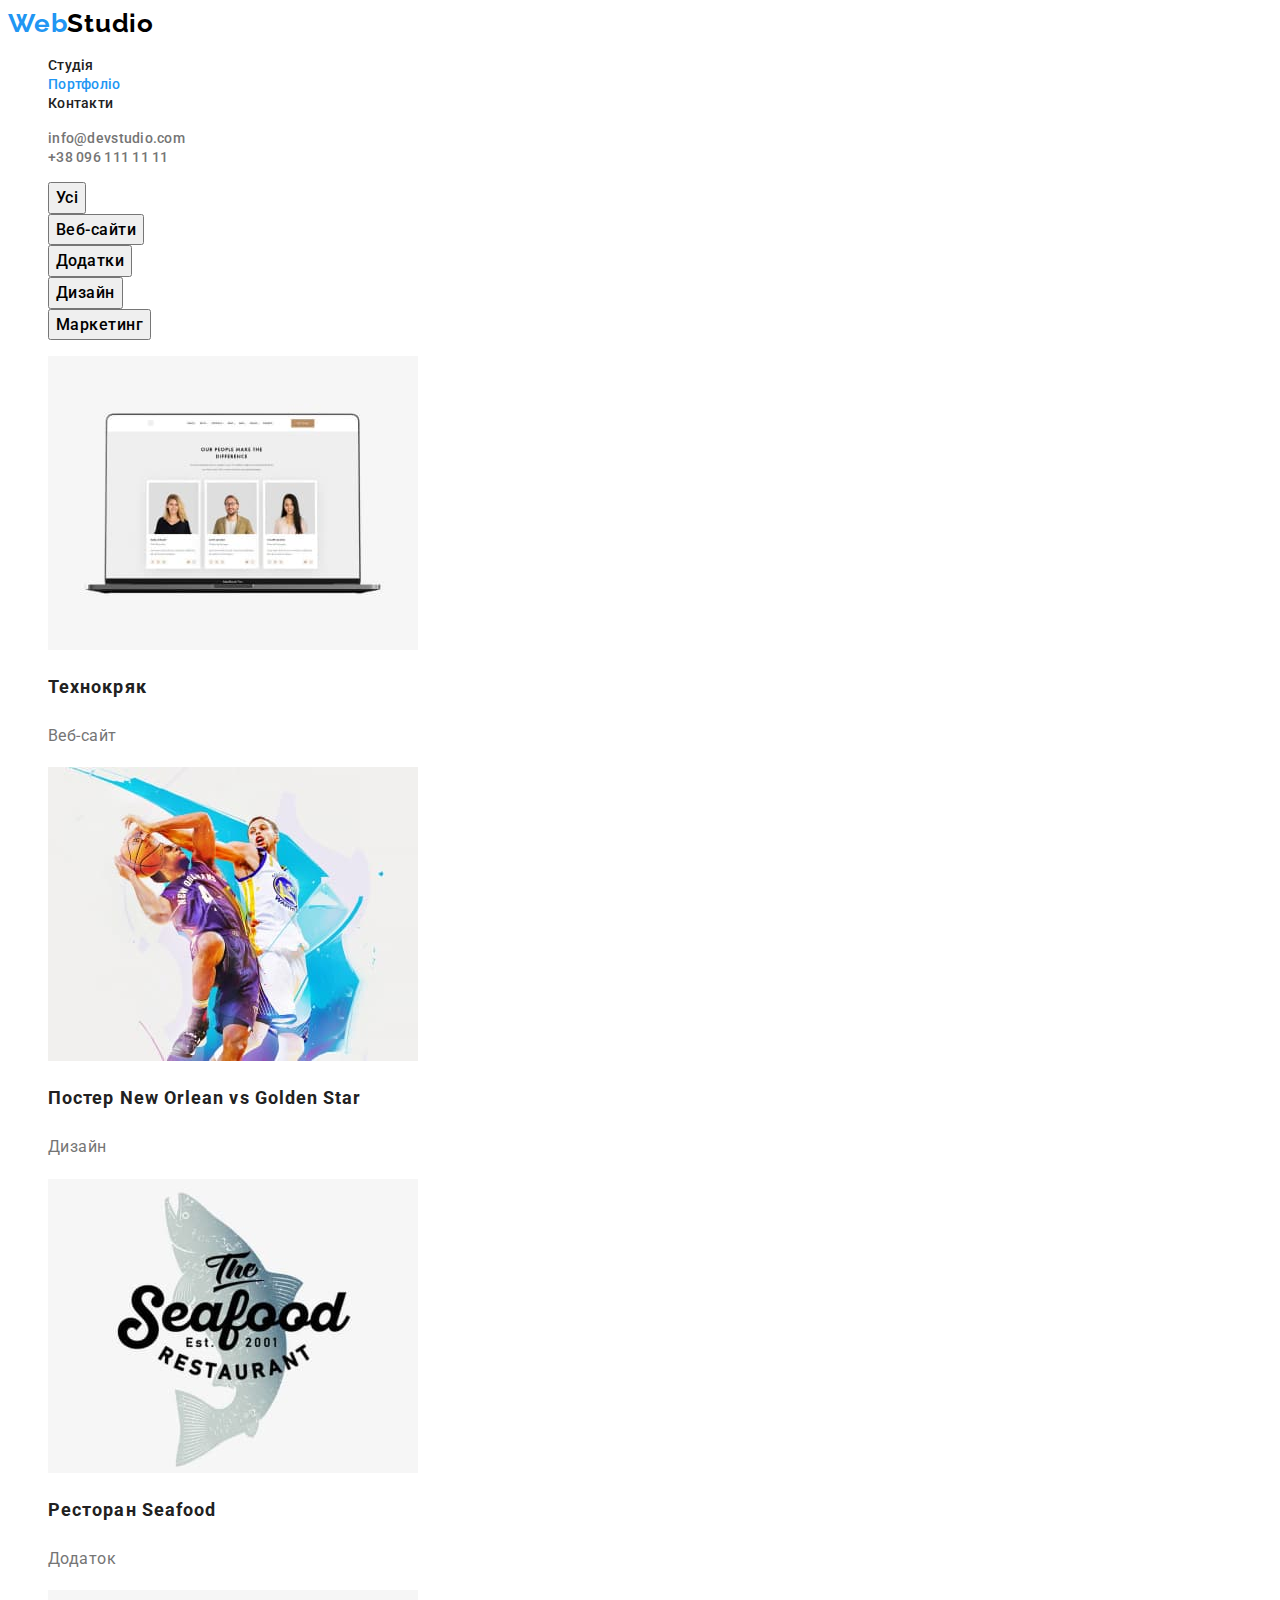
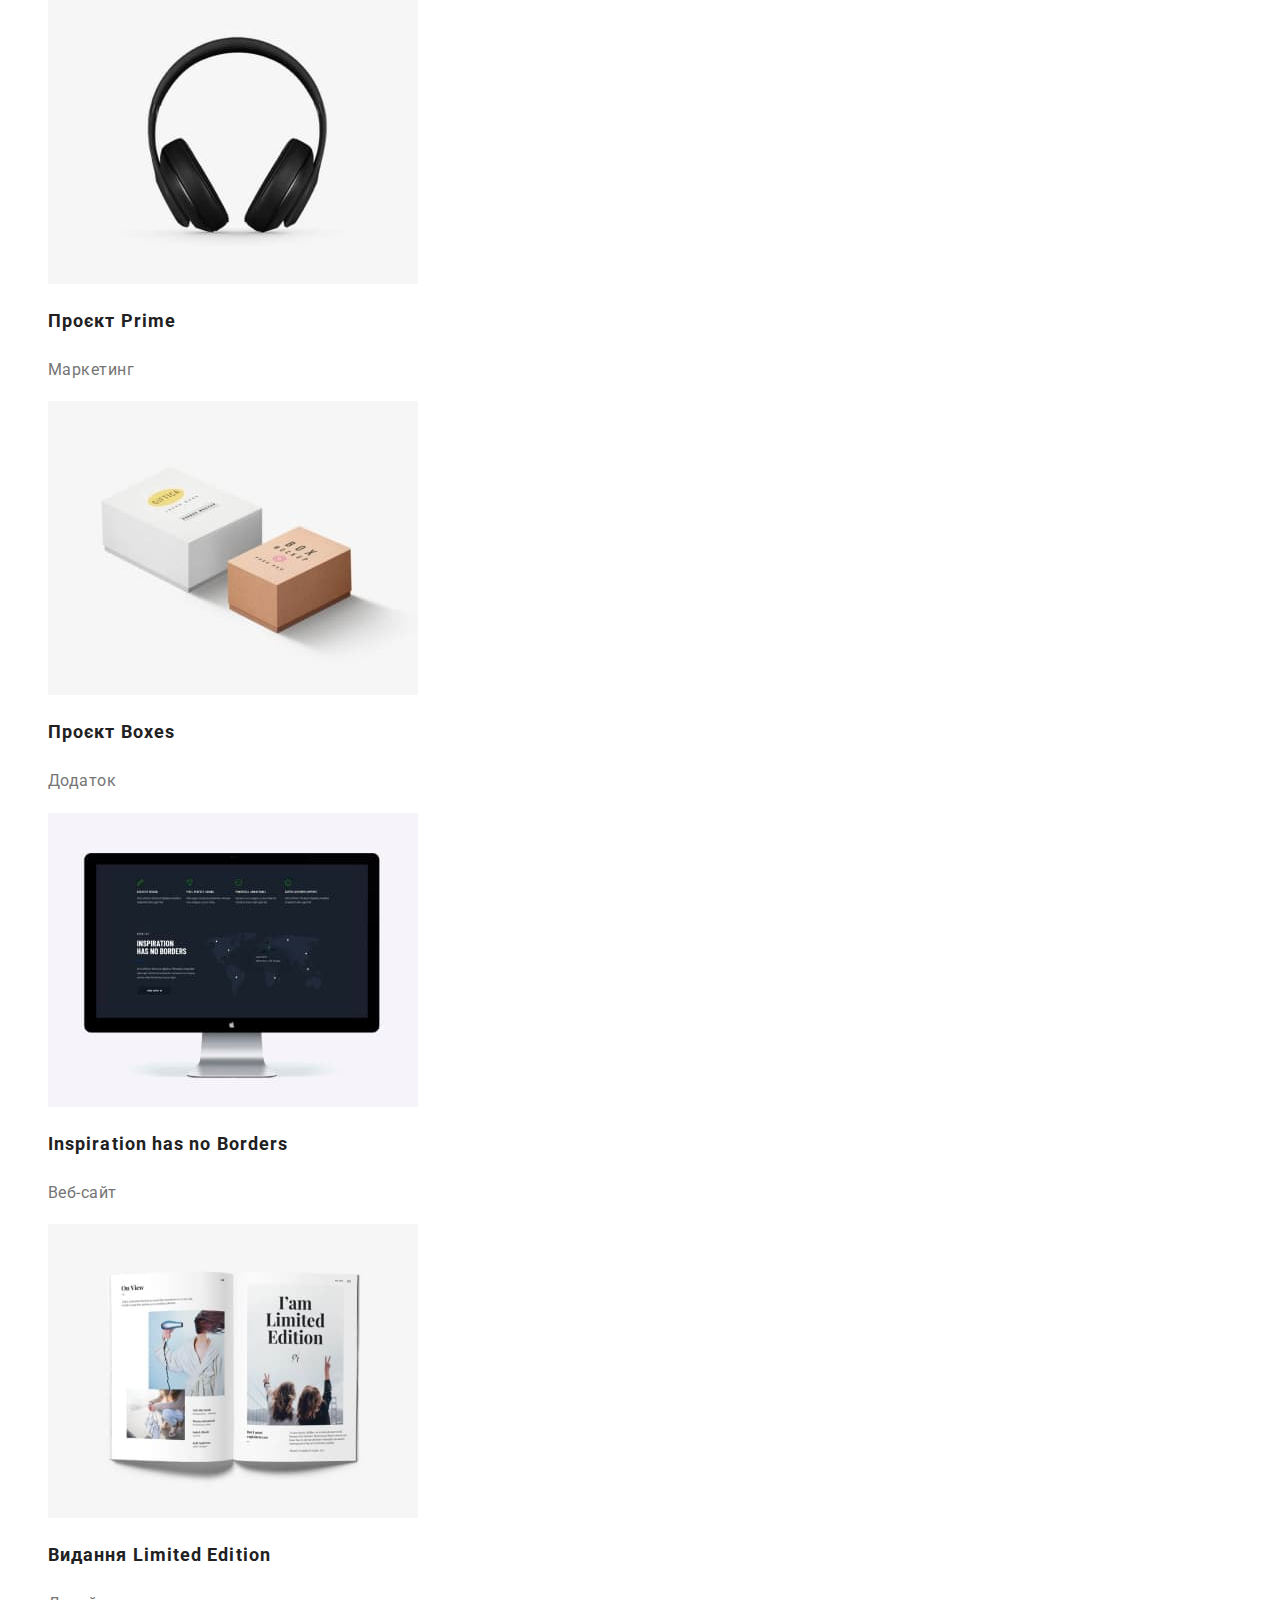
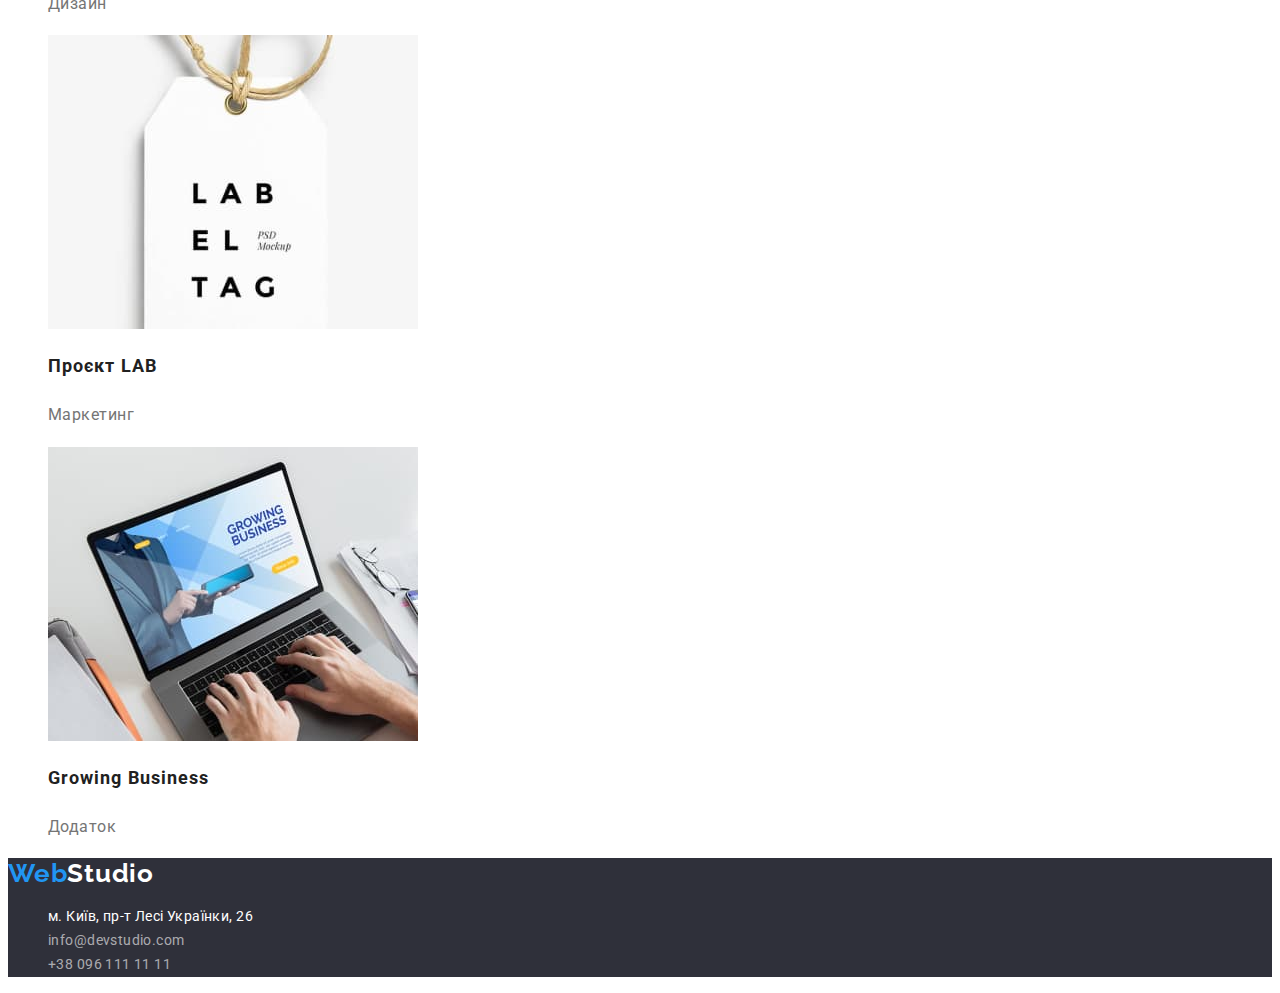
==== portfolio.html @ 2cd2a2ac "Перенес файлы с прошлого репозитория" ====
<!DOCTYPE html>
<html lang="en">
  <head>
    <meta charset="UTF-8" />
    <meta http-equiv="X-UA-Compatible" content="IE=edge" />
    <meta name="viewport" content="width=device-width, initial-scale=1.0" />
    <title>Портфоліо</title>
    <link rel="preconnect" href="https://fonts.googleapis.com" />
    <link rel="preconnect" href="https://fonts.gstatic.com" crossorigin />
    <link
      href="https://fonts.googleapis.com/css2?family=Raleway:wght@700&family=Roboto:wght@400;500;700;900&display=swap"
      rel="stylesheet"
    />
    <link rel="stylesheet" href="./css/styles.css" />
  </head>
  <body>
    <!--Шапка сайта-->
    <header class="header">
      <nav class="header-nav">
        <a href="index.html" class="header-logo"
          >Web<span class="accent-logo-header">Studio</span></a
        >
        <ul class="header-list-nav list">
          <li class="header-item"><a href="index.html" class="header-link">Студія</a></li>
          <li class="header-item">
            <a href="portfolio.html" class="header-link current">Портфоліо</a>
          </li>
          <li class="header-item"><a href="/" class="header-link">Контакти</a></li>
        </ul>
      </nav>
      <ul class="header-list list">
        <li class="header-item">
          <a href="mailto:info@devstudio.com" class="header-contact">info@devstudio.com</a>
        </li>
        <li class="header-item">
          <a href="tel:+380961111111" class="header-contact">+38 096 111 11 11</a>
        </li>
      </ul>
    </header>
    <main>
      <!--Кнопки-фильтры-->
      <section class="portfolio">
        <h1 class="visually-hidden">Портфоліо</h1>
        <ul class="portfolio-list list">
          <li class="portfolio-item"><button type="button" class="portfolio-btn">Усі</button></li>
          <li class="portfolio-item">
            <button type="button" class="portfolio-btn">Веб-сайти</button>
          </li>
          <li class="portfolio-item">
            <button type="button" class="portfolio-btn">Додатки</button>
          </li>
          <li class="portfolio-item">
            <button type="button" class="portfolio-btn">Дизайн</button>
          </li>
          <li class="portfolio-item">
            <button type="button" class="portfolio-btn">Маркетинг</button>
          </li>
        </ul>
        <!--Проекты-->
        <ul class="portfolio-list list">
          <li class="portfolio-item">
            <img src="./images/img10.jpg" width="370" alt="приклад-роботи-1" />
            <h2 class="portfolio-title">Технокряк</h2>
            <p class="portfolio-description">Веб-сайт</p>
          </li>
          <li class="portfolio-item">
            <img src="./images/img11.jpg" width="370" alt="приклад-роботи-2" />
            <h2 class="portfolio-title">Постер New Orlean vs Golden Star</h2>
            <p class="portfolio-description">Дизайн</p>
          </li>
          <li class="portfolio-item">
            <img src="./images/img12.jpg" width="370" alt="приклад-роботи-3" />
            <h2 class="portfolio-title">Ресторан Seafood</h2>
            <p class="portfolio-description">Додаток</p>
          </li>
          <li class="portfolio-item">
            <img src="./images/img13.jpg" width="370" alt="приклад-роботи-4" />
            <h2 class="portfolio-title">Проєкт Prime</h2>
            <p class="portfolio-description">Маркетинг</p>
          </li>
          <li class="portfolio-item">
            <img src="./images/img14.jpg" width="370" alt="приклад-роботи-5" />
            <h2 class="portfolio-title">Проєкт Boxes</h2>
            <p class="portfolio-description">Додаток</p>
          </li>
          <li class="portfolio-item">
            <img src="./images/img15.jpg" width="370" alt="приклад-роботи-6" />
            <h2 lang="en" class="portfolio-title">Inspiration has no Borders</h2>
            <p class="portfolio-description">Веб-сайт</p>
          </li>
          <li class="portfolio-item">
            <img src="./images/img16.jpg" width="370" alt="приклад-роботи-7" />
            <h2 class="portfolio-title">Видання Limited Edition</h2>
            <p class="portfolio-description">Дизайн</p>
          </li>
          <li class="portfolio-item">
            <img src="./images/img17.jpg" width="370" alt="приклад-роботи-8" />
            <h2 class="portfolio-title">Проєкт LAB</h2>
            <p class="portfolio-description">Маркетинг</p>
          </li>
          <li class="portfolio-item">
            <img src="./images/img18.jpg" width="370" alt="приклад-роботи-9" />
            <h2 lang="en" class="portfolio-title">Growing Business</h2>
            <p class="portfolio-description">Додаток</p>
          </li>
        </ul>
      </section>
    </main>
    <!--Подвал-->
    <footer class="footer">
      <a href="index.html" class="footer-logo">Web<span class="accent-logo-footer">Studio</span></a>
      <address class="add">
        <ul class="footer-list list">
          <li class="footer-add">
            <a
              href="https://goo.gl/maps/QgjhshZsRdCma7ik6"
              target="_blank"
              rel="noopener noreferrer nofollow"
              class="footer-link-add"
              >м. Київ, пр-т Лесі Українки, 26</a
            >
          </li>
          <li class="footer-mail">
            <a href="mailto:info@devstudio.com" class="footer-link">info@devstudio.com</a>
          </li>
          <li class="footer-contact">
            <a href="tel:+380961111111" class="footer-link">+38 096 111 11 11</a>
          </li>
        </ul>
      </address>
    </footer>
  </body>
</html>
---- css/styles.css ----
:root {
  --primary-color: #212121;
  --secondary-color: #757575;
  --accent-add-color: rgba(255, 255, 255, 0.6);
  --accent-color: #2196f3;
  --accent-color-hero: #188ce8;
  --white-color: #ffffff;
  --black-color: #000000;
  --logo-color: #2196f3;
  --background-color: #2f303a;
  --background-color-team: #f5f4fa;
}
.list {
  list-style: none;
}
.visually-hidden {
  position: absolute;
  white-space: nowrap;
  width: 1px;
  height: 1px;
  overflow: hidden;
  border: 0;
  padding: 0;
  clip: rect(0 0 0 0);
  clip-path: inset(50%);
  margin: -1px;
}
body {
  font-family: 'Roboto', sans-serif;
  color: var(--primary-color);
  font-weight: 400;
}
.header-logo,
.footer-logo {
  font-family: 'Raleway', sans-serif;
  font-weight: 700;
  font-size: 26px;
  line-height: 1.2;
  letter-spacing: 0.03em;
  text-decoration: none;
  color: var(--logo-color);
}
.accent-logo-header {
  color: var(--black-color);
}
.accent-logo-footer {
  color: var(--white-color);
}
.header-link {
  font-weight: 500;
  font-size: 14px;
  line-height: 1.1;
  letter-spacing: 0.02em;
  text-decoration: none;
  color: var(--primary-color);
}
.header-list-nav .header-link.current {
  color: var(--accent-color);
}
.header-contact {
  font-weight: 500;
  font-size: 14px;
  line-height: 1.1;
  letter-spacing: 0.02em;
  color: var(--secondary-color);
  text-decoration: none;
}
.header-link:hover,
.header-link:focus {
  color: var(--accent-color);
}
.header-contact:hover,
.header-contact:focus {
  color: var(--accent-color);
}
.hero {
  background: var(--background-color);
}
.hero-title {
  font-weight: 900;
  font-size: 44px;
  line-height: 1.4;
  text-align: center;
  letter-spacing: 0.06em;
  text-transform: uppercase;
  color: var(--white-color);
}
.hero-btn {
  background: var(--accent-color);
  cursor: pointer;
  font-family: inherit;
  font-weight: 700;
  font-size: 16px;
  line-height: 1.9;
  letter-spacing: 0.06em;
  color: var(--white-color);
}
.hero-btn:hover,
.hero-btn:focus {
  background: var(--accent-color-hero);
}

.peculiarities-title {
  font-weight: 700;
  font-size: 14px;
  line-height: 1.1;
  letter-spacing: 0.03em;
  text-transform: uppercase;
}
.peculiarities-description {
  font-size: 14px;
  line-height: 1.7;
  letter-spacing: 0.03em;
  color: var(--secondary-color);
}
.workers {
  background: var(--background-color-team);
}
.workers-title {
  font-weight: 500;
  font-size: 16px;
  line-height: 1.2;
  letter-spacing: 0.03em;
}
.workers-description {
  font-size: 16px;
  line-height: 1.2;
  letter-spacing: 0.03em;
  color: var(--secondary-color);
}
.team-title,
.work-title {
  font-weight: 700;
  font-size: 36px;
  line-height: 1.2;
  text-align: center;
  letter-spacing: 0.03em;
}
.footer {
  background: var(--background-color);
}
.footer-link-add {
  font-style: normal;
  font-size: 14px;
  line-height: 1.7;
  letter-spacing: 0.03em;
  color: var(--white-color);
  text-decoration: none;
}
.footer-link {
  font-style: normal;
  font-size: 14px;
  line-height: 1.7;
  letter-spacing: 0.03em;
  color: var(--accent-add-color);
  text-decoration: none;
}
.footer-link-add:hover,
.footer-link-add:focus {
  color: var(--accent-color);
}
.footer-link:hover,
.footer-link:focus {
  color: var(--accent-color);
}
.portfolio-btn {
  cursor: pointer;
  font-family: inherit;
  font-weight: 500;
  font-size: 16px;
  line-height: 1.6;
  text-align: center;
  letter-spacing: 0.03em;
}
.portfolio-btn:hover,
.portfolio-btn:focus {
  background: var(--accent-color);
  color: var(--white-color);
}
.portfolio-title {
  font-weight: 700;
  font-size: 18px;
  line-height: 2;
  letter-spacing: 0.06em;
}
.portfolio-description {
  font-size: 16px;
  line-height: 1.9;
  letter-spacing: 0.03em;
  color: var(--secondary-color);
}
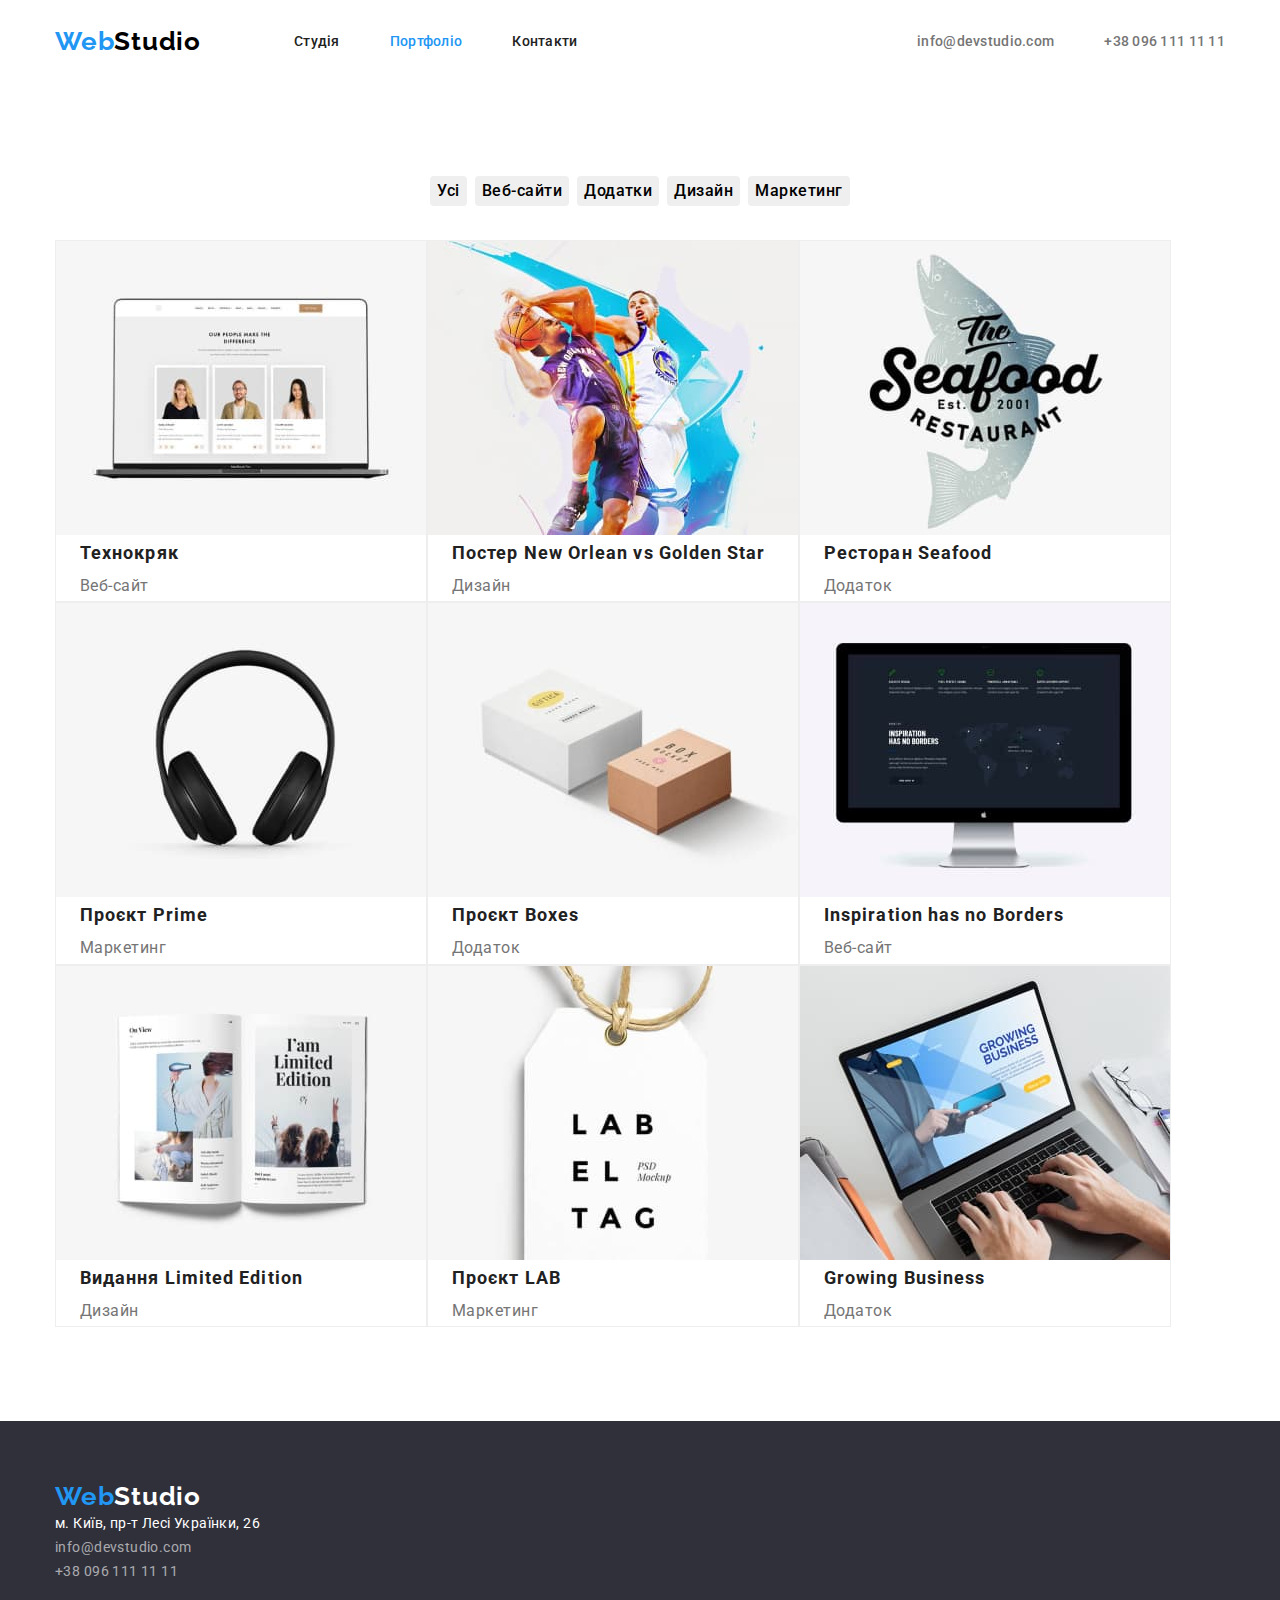
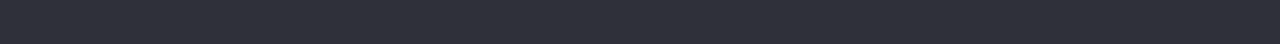
==== commit cb0f49fe: "Добавил class, flex, padding, margin" ====
--- a/portfolio.html
+++ b/portfolio.html
@@ -11,123 +11,137 @@
       href="https://fonts.googleapis.com/css2?family=Raleway:wght@700&family=Roboto:wght@400;500;700;900&display=swap"
       rel="stylesheet"
     />
+    <link
+      rel="stylesheet"
+      href="https://cdnjs.cloudflare.com/ajax/libs/modern-normalize/1.1.0/modern-normalize.min.css"
+    />
     <link rel="stylesheet" href="./css/styles.css" />
   </head>
   <body>
     <!--Шапка сайта-->
     <header class="header">
-      <nav class="header-nav">
-        <a href="index.html" class="header-logo"
-          >Web<span class="accent-logo-header">Studio</span></a
-        >
-        <ul class="header-list-nav list">
-          <li class="header-item"><a href="index.html" class="header-link">Студія</a></li>
+      <div class="container header-box">
+        <nav class="header-nav">
+          <a href="index.html" class="header-logo"
+            >Web<span class="accent-logo-header">Studio</span></a
+          >
+          <ul class="header-list-nav list">
+            <li class="header-item"><a href="index.html" class="header-link">Студія</a></li>
+            <li class="header-item">
+              <a href="portfolio.html" class="header-link current">Портфоліо</a>
+            </li>
+            <li class="header-item"><a href="/" class="header-link">Контакти</a></li>
+          </ul>
+        </nav>
+        <ul class="header-list list">
           <li class="header-item">
-            <a href="portfolio.html" class="header-link current">Портфоліо</a>
+            <a href="mailto:info@devstudio.com" class="header-contact">info@devstudio.com</a>
           </li>
-          <li class="header-item"><a href="/" class="header-link">Контакти</a></li>
+          <li class="header-item">
+            <a href="tel:+380961111111" class="header-contact">+38 096 111 11 11</a>
+          </li>
         </ul>
-      </nav>
-      <ul class="header-list list">
-        <li class="header-item">
-          <a href="mailto:info@devstudio.com" class="header-contact">info@devstudio.com</a>
-        </li>
-        <li class="header-item">
-          <a href="tel:+380961111111" class="header-contact">+38 096 111 11 11</a>
-        </li>
-      </ul>
+      </div>
     </header>
     <main>
       <!--Кнопки-фильтры-->
       <section class="portfolio">
-        <h1 class="visually-hidden">Портфоліо</h1>
-        <ul class="portfolio-list list">
-          <li class="portfolio-item"><button type="button" class="portfolio-btn">Усі</button></li>
-          <li class="portfolio-item">
-            <button type="button" class="portfolio-btn">Веб-сайти</button>
-          </li>
-          <li class="portfolio-item">
-            <button type="button" class="portfolio-btn">Додатки</button>
-          </li>
-          <li class="portfolio-item">
-            <button type="button" class="portfolio-btn">Дизайн</button>
-          </li>
-          <li class="portfolio-item">
-            <button type="button" class="portfolio-btn">Маркетинг</button>
-          </li>
-        </ul>
-        <!--Проекты-->
-        <ul class="portfolio-list list">
-          <li class="portfolio-item">
-            <img src="./images/img10.jpg" width="370" alt="приклад-роботи-1" />
-            <h2 class="portfolio-title">Технокряк</h2>
-            <p class="portfolio-description">Веб-сайт</p>
-          </li>
-          <li class="portfolio-item">
-            <img src="./images/img11.jpg" width="370" alt="приклад-роботи-2" />
-            <h2 class="portfolio-title">Постер New Orlean vs Golden Star</h2>
-            <p class="portfolio-description">Дизайн</p>
-          </li>
-          <li class="portfolio-item">
-            <img src="./images/img12.jpg" width="370" alt="приклад-роботи-3" />
-            <h2 class="portfolio-title">Ресторан Seafood</h2>
-            <p class="portfolio-description">Додаток</p>
-          </li>
-          <li class="portfolio-item">
-            <img src="./images/img13.jpg" width="370" alt="приклад-роботи-4" />
-            <h2 class="portfolio-title">Проєкт Prime</h2>
-            <p class="portfolio-description">Маркетинг</p>
-          </li>
-          <li class="portfolio-item">
-            <img src="./images/img14.jpg" width="370" alt="приклад-роботи-5" />
-            <h2 class="portfolio-title">Проєкт Boxes</h2>
-            <p class="portfolio-description">Додаток</p>
-          </li>
-          <li class="portfolio-item">
-            <img src="./images/img15.jpg" width="370" alt="приклад-роботи-6" />
-            <h2 lang="en" class="portfolio-title">Inspiration has no Borders</h2>
-            <p class="portfolio-description">Веб-сайт</p>
-          </li>
-          <li class="portfolio-item">
-            <img src="./images/img16.jpg" width="370" alt="приклад-роботи-7" />
-            <h2 class="portfolio-title">Видання Limited Edition</h2>
-            <p class="portfolio-description">Дизайн</p>
-          </li>
-          <li class="portfolio-item">
-            <img src="./images/img17.jpg" width="370" alt="приклад-роботи-8" />
-            <h2 class="portfolio-title">Проєкт LAB</h2>
-            <p class="portfolio-description">Маркетинг</p>
-          </li>
-          <li class="portfolio-item">
-            <img src="./images/img18.jpg" width="370" alt="приклад-роботи-9" />
-            <h2 lang="en" class="portfolio-title">Growing Business</h2>
-            <p class="portfolio-description">Додаток</p>
-          </li>
-        </ul>
+        <div class="container">
+          <h1 class="visually-hidden">Портфоліо</h1>
+          <ul class="portfolio-list-btn list">
+            <li class="portfolio-item-btn">
+              <button type="button" class="portfolio-btn">Усі</button>
+            </li>
+            <li class="portfolio-item-btn">
+              <button type="button" class="portfolio-btn">Веб-сайти</button>
+            </li>
+            <li class="portfolio-item-btn">
+              <button type="button" class="portfolio-btn">Додатки</button>
+            </li>
+            <li class="portfolio-item-btn">
+              <button type="button" class="portfolio-btn">Дизайн</button>
+            </li>
+            <li class="portfolio-item-btn">
+              <button type="button" class="portfolio-btn">Маркетинг</button>
+            </li>
+          </ul>
+          <!--Проекты-->
+          <ul class="portfolio-list-photo list">
+            <li class="portfolio-item">
+              <img src="./images/img10.jpg" width="370" alt="приклад-роботи-1" />
+              <h2 class="portfolio-title">Технокряк</h2>
+              <p class="portfolio-description">Веб-сайт</p>
+            </li>
+            <li class="portfolio-item">
+              <img src="./images/img11.jpg" width="370" alt="приклад-роботи-2" />
+              <h2 class="portfolio-title">Постер New Orlean vs Golden Star</h2>
+              <p class="portfolio-description">Дизайн</p>
+            </li>
+            <li class="portfolio-item">
+              <img src="./images/img12.jpg" width="370" alt="приклад-роботи-3" />
+              <h2 class="portfolio-title">Ресторан Seafood</h2>
+              <p class="portfolio-description">Додаток</p>
+            </li>
+            <li class="portfolio-item">
+              <img src="./images/img13.jpg" width="370" alt="приклад-роботи-4" />
+              <h2 class="portfolio-title">Проєкт Prime</h2>
+              <p class="portfolio-description">Маркетинг</p>
+            </li>
+            <li class="portfolio-item">
+              <img src="./images/img14.jpg" width="370" alt="приклад-роботи-5" />
+              <h2 class="portfolio-title">Проєкт Boxes</h2>
+              <p class="portfolio-description">Додаток</p>
+            </li>
+            <li class="portfolio-item">
+              <img src="./images/img15.jpg" width="370" alt="приклад-роботи-6" />
+              <h2 lang="en" class="portfolio-title">Inspiration has no Borders</h2>
+              <p class="portfolio-description">Веб-сайт</p>
+            </li>
+            <li class="portfolio-item">
+              <img src="./images/img16.jpg" width="370" alt="приклад-роботи-7" />
+              <h2 class="portfolio-title">Видання Limited Edition</h2>
+              <p class="portfolio-description">Дизайн</p>
+            </li>
+            <li class="portfolio-item">
+              <img src="./images/img17.jpg" width="370" alt="приклад-роботи-8" />
+              <h2 class="portfolio-title">Проєкт LAB</h2>
+              <p class="portfolio-description">Маркетинг</p>
+            </li>
+            <li class="portfolio-item">
+              <img src="./images/img18.jpg" width="370" alt="приклад-роботи-9" />
+              <h2 lang="en" class="portfolio-title">Growing Business</h2>
+              <p class="portfolio-description">Додаток</p>
+            </li>
+          </ul>
+        </div>
       </section>
     </main>
     <!--Подвал-->
     <footer class="footer">
-      <a href="index.html" class="footer-logo">Web<span class="accent-logo-footer">Studio</span></a>
-      <address class="add">
-        <ul class="footer-list list">
-          <li class="footer-add">
-            <a
-              href="https://goo.gl/maps/QgjhshZsRdCma7ik6"
-              target="_blank"
-              rel="noopener noreferrer nofollow"
-              class="footer-link-add"
-              >м. Київ, пр-т Лесі Українки, 26</a
-            >
-          </li>
-          <li class="footer-mail">
-            <a href="mailto:info@devstudio.com" class="footer-link">info@devstudio.com</a>
-          </li>
-          <li class="footer-contact">
-            <a href="tel:+380961111111" class="footer-link">+38 096 111 11 11</a>
-          </li>
-        </ul>
-      </address>
+      <div class="container">
+        <a href="index.html" class="footer-logo"
+          >Web<span class="accent-logo-footer">Studio</span></a
+        >
+        <address class="add">
+          <ul class="footer-list list">
+            <li class="footer-add">
+              <a
+                href="https://goo.gl/maps/QgjhshZsRdCma7ik6"
+                target="_blank"
+                rel="noopener noreferrer nofollow"
+                class="footer-link-add"
+                >м. Київ, пр-т Лесі Українки, 26</a
+              >
+            </li>
+            <li class="footer-mail">
+              <a href="mailto:info@devstudio.com" class="footer-link">info@devstudio.com</a>
+            </li>
+            <li class="footer-contact">
+              <a href="tel:+380961111111" class="footer-link">+38 096 111 11 11</a>
+            </li>
+          </ul>
+        </address>
+      </div>
     </footer>
   </body>
 </html>
--- a/css/styles.css
+++ b/css/styles.css
@@ -10,6 +10,23 @@
   --background-color: #2f303a;
   --background-color-team: #f5f4fa;
 }
+
+img {
+  display: block;
+}
+h1,
+h2,
+h3,
+h4,
+h5,
+h6,
+ul,
+p {
+  margin: 0;
+}
+ul {
+  padding-left: 0;
+}
 .list {
   list-style: none;
 }
@@ -25,6 +42,15 @@
   clip-path: inset(50%);
   margin: -1px;
 }
+.container {
+  width: 1200px;
+  margin: 0 auto;
+  padding-left: 15px;
+  padding-right: 15px;
+}
+.section {
+  margin: 95px 0;
+}
 body {
   font-family: 'Roboto', sans-serif;
   color: var(--primary-color);
@@ -46,6 +72,27 @@
 .accent-logo-footer {
   color: var(--white-color);
 }
+.header-item {
+  display: block;
+  padding-top: 32px;
+  padding-bottom: 32px;
+}
+.header-item + .header-item {
+  margin-left: 50px;
+}
+.header-box,
+.header-nav {
+  display: flex;
+  align-items: center;
+}
+.header-list-nav {
+  display: flex;
+  padding-left: 93px;
+}
+.header-list {
+  display: flex;
+  margin-left: auto;
+}
 .header-link {
   font-weight: 500;
   font-size: 14px;
@@ -75,6 +122,7 @@
 }
 .hero {
   background: var(--background-color);
+  padding: 200px 0;
 }
 .hero-title {
   font-weight: 900;
@@ -84,8 +132,13 @@
   letter-spacing: 0.06em;
   text-transform: uppercase;
   color: var(--white-color);
+  margin-bottom: 30px;
+  max-width: 650px;
+  margin: 0 auto;
 }
 .hero-btn {
+  display: block;
+  margin: 0 auto;
   background: var(--accent-color);
   cursor: pointer;
   font-family: inherit;
@@ -94,39 +147,73 @@
   line-height: 1.9;
   letter-spacing: 0.06em;
   color: var(--white-color);
+  padding: 10px 32px;
+  border-radius: 4px;
 }
 .hero-btn:hover,
 .hero-btn:focus {
   background: var(--accent-color-hero);
 }
-
+.sec-padding-bot-0 {
+  padding-bottom: 0;
+}
+.peculiarities-list {
+  display: flex;
+}
+.peculiarities-item + .peculiarities-item {
+  padding-left: 30px;
+}
 .peculiarities-title {
   font-weight: 700;
   font-size: 14px;
   line-height: 1.1;
   letter-spacing: 0.03em;
   text-transform: uppercase;
+  margin-bottom: 10px;
 }
 .peculiarities-description {
   font-size: 14px;
   line-height: 1.7;
   letter-spacing: 0.03em;
   color: var(--secondary-color);
+}
+.work-list {
+  display: flex;
+}
+.work-item {
+  flex-basis: calc((100%-2 * 30px) / 3);
+}
+.img-workers {
+  margin-bottom: 30px;
 }
 .workers {
   background: var(--background-color-team);
+  padding-top: 94px;
+  padding-bottom: 94px;
+}
+.workers-list {
+  display: flex;
+}
+.workers-item {
+  box-shadow: 0px 1px 3px rgb(0 0 0 / 12%), 0px 1px 1px rgb(0 0 0 / 14%),
+    0px 2px 1px rgb(0 0 0 / 20%);
+  border-radius: 0px 0px 4px 4px;
+  flex-basis: calc((100%-3 * 30px) / 4);
 }
 .workers-title {
   font-weight: 500;
   font-size: 16px;
   line-height: 1.2;
   letter-spacing: 0.03em;
+  text-align: center;
+  margin-bottom: 10px;
 }
 .workers-description {
   font-size: 16px;
   line-height: 1.2;
   letter-spacing: 0.03em;
   color: var(--secondary-color);
+  text-align: center;
 }
 .team-title,
 .work-title {
@@ -135,9 +222,12 @@
   line-height: 1.2;
   text-align: center;
   letter-spacing: 0.03em;
+  margin-bottom: 50px;
 }
 .footer {
   background: var(--background-color);
+  padding-top: 60px;
+  padding-bottom: 60px;
 }
 .footer-link-add {
   font-style: normal;
@@ -162,6 +252,9 @@
 .footer-link:hover,
 .footer-link:focus {
   color: var(--accent-color);
+}
+.portfolio {
+  padding-top: 94px;
 }
 .portfolio-btn {
   cursor: pointer;
@@ -171,6 +264,8 @@
   line-height: 1.6;
   text-align: center;
   letter-spacing: 0.03em;
+  border: 1px solid transparent;
+  border-radius: 4px;
 }
 .portfolio-btn:hover,
 .portfolio-btn:focus {
@@ -182,10 +277,30 @@
   font-size: 18px;
   line-height: 2;
   letter-spacing: 0.06em;
+  padding-left: 24px;
 }
 .portfolio-description {
   font-size: 16px;
   line-height: 1.9;
   letter-spacing: 0.03em;
   color: var(--secondary-color);
-}
+  padding-left: 24px;
+}
+.portfolio-list-btn {
+  display: flex;
+  justify-content: center;
+}
+.portfolio-item-btn + .portfolio-item-btn {
+  margin-left: 8px;
+}
+.portfolio-list-photo {
+  display: flex;
+  flex-wrap: wrap;
+  padding-top: 34px;
+  padding-bottom: 94px;
+}
+.portfolio-item {
+  flex-basis: calc((100%-2 * 30px) / 3);
+  background: #ffffff;
+  border: 1px solid #eeeeee;
+}
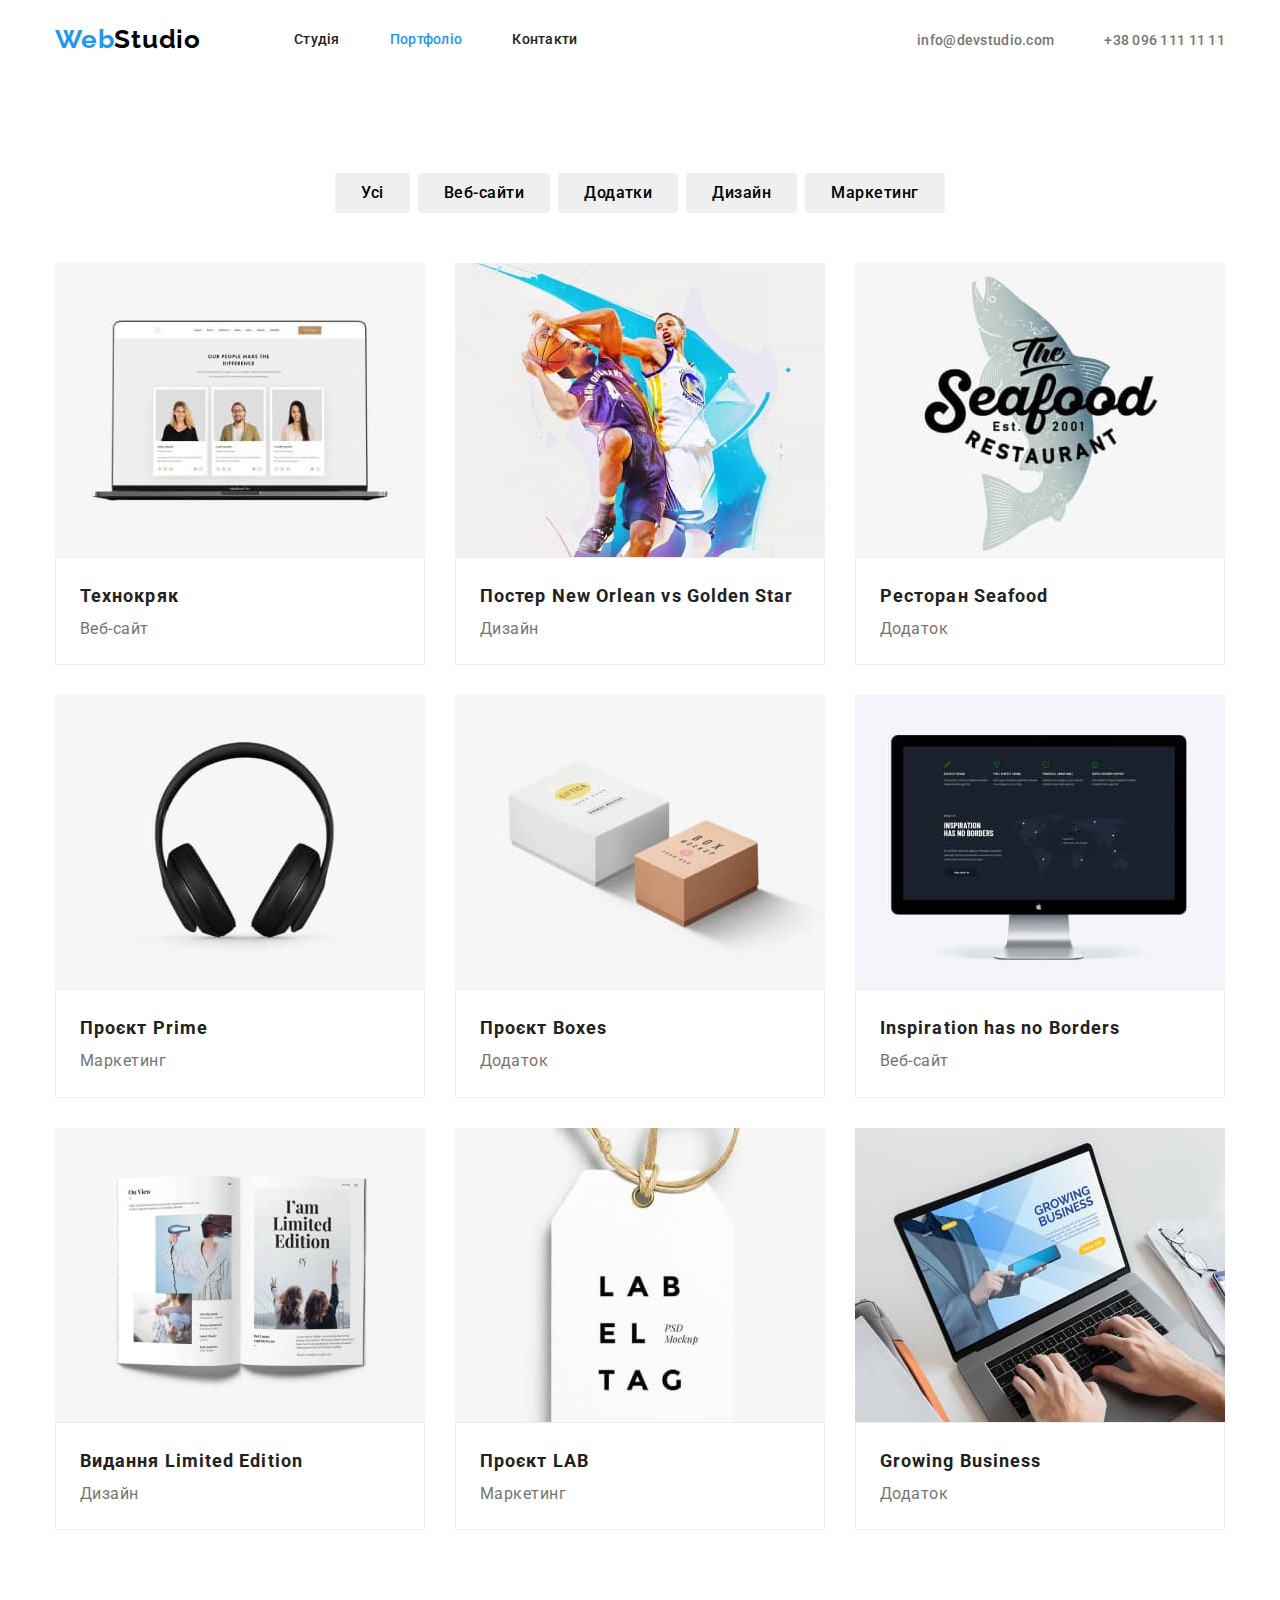
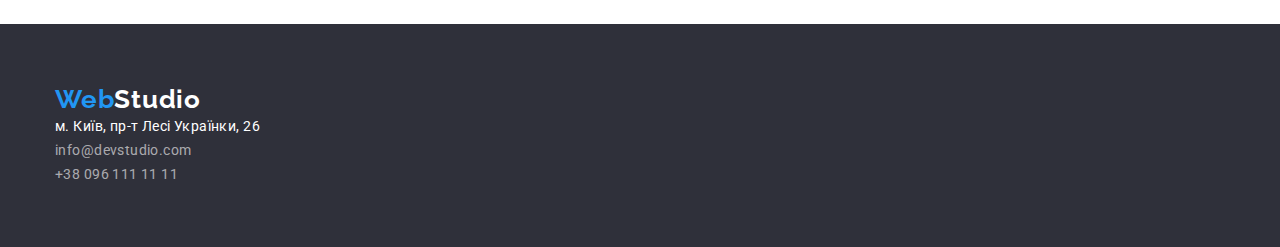
==== commit 87c4bab3: "Добавил div, изменил padding и margin" ====
--- a/portfolio.html
+++ b/portfolio.html
@@ -45,7 +45,7 @@
     </header>
     <main>
       <!--Кнопки-фильтры-->
-      <section class="portfolio">
+      <section class="section">
         <div class="container">
           <h1 class="visually-hidden">Портфоліо</h1>
           <ul class="portfolio-list-btn list">
@@ -69,48 +69,66 @@
           <ul class="portfolio-list-photo list">
             <li class="portfolio-item">
               <img src="./images/img10.jpg" width="370" alt="приклад-роботи-1" />
-              <h2 class="portfolio-title">Технокряк</h2>
-              <p class="portfolio-description">Веб-сайт</p>
+              <div class="card">
+                <h2 class="portfolio-title">Технокряк</h2>
+                <p class="portfolio-description">Веб-сайт</p>
+              </div>
             </li>
             <li class="portfolio-item">
               <img src="./images/img11.jpg" width="370" alt="приклад-роботи-2" />
-              <h2 class="portfolio-title">Постер New Orlean vs Golden Star</h2>
-              <p class="portfolio-description">Дизайн</p>
+              <div class="card">
+                <h2 class="portfolio-title">Постер New Orlean vs Golden Star</h2>
+                <p class="portfolio-description">Дизайн</p>
+              </div>
             </li>
             <li class="portfolio-item">
               <img src="./images/img12.jpg" width="370" alt="приклад-роботи-3" />
-              <h2 class="portfolio-title">Ресторан Seafood</h2>
-              <p class="portfolio-description">Додаток</p>
+              <div class="card">
+                <h2 class="portfolio-title">Ресторан Seafood</h2>
+                <p class="portfolio-description">Додаток</p>
+              </div>
             </li>
             <li class="portfolio-item">
               <img src="./images/img13.jpg" width="370" alt="приклад-роботи-4" />
-              <h2 class="portfolio-title">Проєкт Prime</h2>
-              <p class="portfolio-description">Маркетинг</p>
+              <div class="card">
+                <h2 class="portfolio-title">Проєкт Prime</h2>
+                <p class="portfolio-description">Маркетинг</p>
+              </div>
             </li>
             <li class="portfolio-item">
               <img src="./images/img14.jpg" width="370" alt="приклад-роботи-5" />
-              <h2 class="portfolio-title">Проєкт Boxes</h2>
-              <p class="portfolio-description">Додаток</p>
+              <div class="card">
+                <h2 class="portfolio-title">Проєкт Boxes</h2>
+                <p class="portfolio-description">Додаток</p>
+              </div>
             </li>
             <li class="portfolio-item">
               <img src="./images/img15.jpg" width="370" alt="приклад-роботи-6" />
-              <h2 lang="en" class="portfolio-title">Inspiration has no Borders</h2>
-              <p class="portfolio-description">Веб-сайт</p>
+              <div class="card">
+                <h2 lang="en" class="portfolio-title">Inspiration has no Borders</h2>
+                <p class="portfolio-description">Веб-сайт</p>
+              </div>
             </li>
             <li class="portfolio-item">
               <img src="./images/img16.jpg" width="370" alt="приклад-роботи-7" />
-              <h2 class="portfolio-title">Видання Limited Edition</h2>
-              <p class="portfolio-description">Дизайн</p>
+              <div class="card">
+                <h2 class="portfolio-title">Видання Limited Edition</h2>
+                <p class="portfolio-description">Дизайн</p>
+              </div>
             </li>
             <li class="portfolio-item">
               <img src="./images/img17.jpg" width="370" alt="приклад-роботи-8" />
-              <h2 class="portfolio-title">Проєкт LAB</h2>
-              <p class="portfolio-description">Маркетинг</p>
+              <div class="card">
+                <h2 class="portfolio-title">Проєкт LAB</h2>
+                <p class="portfolio-description">Маркетинг</p>
+              </div>
             </li>
             <li class="portfolio-item">
               <img src="./images/img18.jpg" width="370" alt="приклад-роботи-9" />
-              <h2 lang="en" class="portfolio-title">Growing Business</h2>
-              <p class="portfolio-description">Додаток</p>
+              <div class="card">
+                <h2 lang="en" class="portfolio-title">Growing Business</h2>
+                <p class="portfolio-description">Додаток</p>
+              </div>
             </li>
           </ul>
         </div>
--- a/css/styles.css
+++ b/css/styles.css
@@ -49,13 +49,16 @@
   padding-right: 15px;
 }
 .section {
-  margin: 95px 0;
+  padding: 94px 0;
 }
 body {
   font-family: 'Roboto', sans-serif;
   color: var(--primary-color);
   font-weight: 400;
 }
+.header {
+  border-bottom: 1px;
+}
 .header-logo,
 .footer-logo {
   font-family: 'Raleway', sans-serif;
@@ -72,7 +75,7 @@
 .accent-logo-footer {
   color: var(--white-color);
 }
-.header-item {
+.header-link {
   display: block;
   padding-top: 32px;
   padding-bottom: 32px;
@@ -87,7 +90,7 @@
 }
 .header-list-nav {
   display: flex;
-  padding-left: 93px;
+  margin-left: 93px;
 }
 .header-list {
   display: flex;
@@ -132,9 +135,9 @@
   letter-spacing: 0.06em;
   text-transform: uppercase;
   color: var(--white-color);
-  margin-bottom: 30px;
   max-width: 650px;
   margin: 0 auto;
+  margin-bottom: 30px;
 }
 .hero-btn {
   display: block;
@@ -183,21 +186,21 @@
 .work-item {
   flex-basis: calc((100%-2 * 30px) / 3);
 }
-.img-workers {
-  margin-bottom: 30px;
-}
-.workers {
-  background: var(--background-color-team);
-  padding-top: 94px;
-  padding-bottom: 94px;
-}
-.workers-list {
-  display: flex;
-}
-.workers-item {
+.card-workers {
+  padding: 30px;
+  background: var(--white-color);
   box-shadow: 0px 1px 3px rgb(0 0 0 / 12%), 0px 1px 1px rgb(0 0 0 / 14%),
     0px 2px 1px rgb(0 0 0 / 20%);
   border-radius: 0px 0px 4px 4px;
+}
+.workers {
+  background: var(--background-color-team);
+}
+.workers-list {
+  display: flex;
+  gap: 30px;
+}
+.workers-item {
   flex-basis: calc((100%-3 * 30px) / 4);
 }
 .workers-title {
@@ -253,9 +256,6 @@
 .footer-link:focus {
   color: var(--accent-color);
 }
-.portfolio {
-  padding-top: 94px;
-}
 .portfolio-btn {
   cursor: pointer;
   font-family: inherit;
@@ -266,29 +266,33 @@
   letter-spacing: 0.03em;
   border: 1px solid transparent;
   border-radius: 4px;
+  padding: 6px 25px 6px 25px;
 }
 .portfolio-btn:hover,
 .portfolio-btn:focus {
   background: var(--accent-color);
   color: var(--white-color);
 }
+.card {
+  border: 1px solid #eeeeee;
+  padding: 20px 24px 20px 24px;
+}
 .portfolio-title {
   font-weight: 700;
   font-size: 18px;
   line-height: 2;
   letter-spacing: 0.06em;
-  padding-left: 24px;
 }
 .portfolio-description {
   font-size: 16px;
   line-height: 1.9;
   letter-spacing: 0.03em;
   color: var(--secondary-color);
-  padding-left: 24px;
 }
 .portfolio-list-btn {
   display: flex;
   justify-content: center;
+  margin-bottom: 50px;
 }
 .portfolio-item-btn + .portfolio-item-btn {
   margin-left: 8px;
@@ -296,11 +300,9 @@
 .portfolio-list-photo {
   display: flex;
   flex-wrap: wrap;
-  padding-top: 34px;
-  padding-bottom: 94px;
+  gap: 30px;
 }
 .portfolio-item {
-  flex-basis: calc((100%-2 * 30px) / 3);
+  flex-basis: calc(100% / 3 - 30px);
   background: #ffffff;
-  border: 1px solid #eeeeee;
-}
+}
